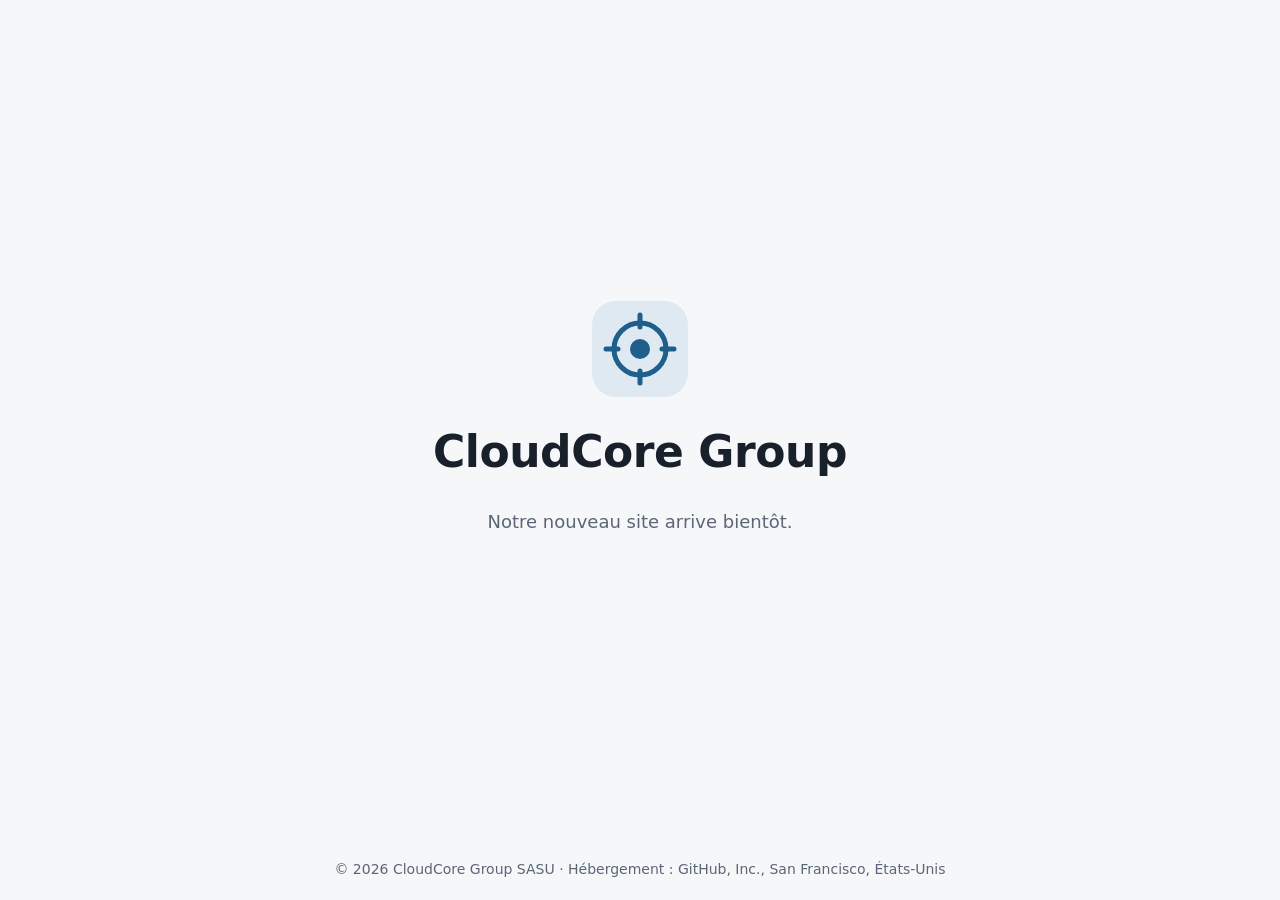
==== index.html @ 75987653 "Page d'attente de CloudCore Group" ====
<!doctype html>
<html lang="fr">
<head>
  <meta charset="utf-8">
  <meta name="viewport" content="width=device-width, initial-scale=1">
  <title>CloudCore Group</title>
  <meta name="description" content="CloudCore Group SASU. Nouveau site bientôt disponible.">
  <style>
    :root {
      --bg: #f6f7f9;
      --text: #18202b;
      --muted: #5b6676;
      --accent: #1f5f8b;
      --soft: #dfe9f2;
    }
    @media (prefers-color-scheme: dark) {
      :root {
        --bg: #11161c;
        --text: #eef2f6;
        --muted: #a1acba;
        --accent: #7db4dd;
        --soft: #1b2a38;
      }
    }
    * { box-sizing: border-box; }
    html, body { height: 100%; }
    body {
      margin: 0;
      background: var(--bg);
      color: var(--text);
      font: 17px/1.6 system-ui, -apple-system, "Segoe UI", Roboto, "Helvetica Neue", Arial, sans-serif;
      display: flex;
      flex-direction: column;
    }
    main {
      flex: 1;
      display: flex;
      flex-direction: column;
      align-items: center;
      justify-content: center;
      text-align: center;
      padding: 48px 20px;
      gap: 20px;
    }
    .mark { width: 96px; height: 96px; }
    h1 { margin: 0; font-size: clamp(30px, 6vw, 44px); letter-spacing: -0.01em; }
    p { margin: 0; color: var(--muted); font-size: 18px; }
    footer { padding: 20px; text-align: center; color: var(--muted); font-size: 14px; }
  </style>
</head>
<body>
  <main>
    <svg class="mark" viewBox="0 0 96 96" role="img" aria-label="Logo CloudCore Group">
      <rect width="96" height="96" rx="24" fill="var(--soft)"/>
      <circle cx="48" cy="48" r="26" fill="none" stroke="var(--accent)" stroke-width="5"/>
      <circle cx="48" cy="48" r="10" fill="var(--accent)"/>
      <path d="M48 14v12M48 70v12M14 48h12M70 48h12" stroke="var(--accent)" stroke-width="5" stroke-linecap="round"/>
    </svg>
    <h1>CloudCore Group</h1>
    <p>Notre nouveau site arrive bientôt.</p>
  </main>
  <footer>© 2026 CloudCore Group SASU · Hébergement : GitHub, Inc., San Francisco, États-Unis</footer>
</body>
</html>
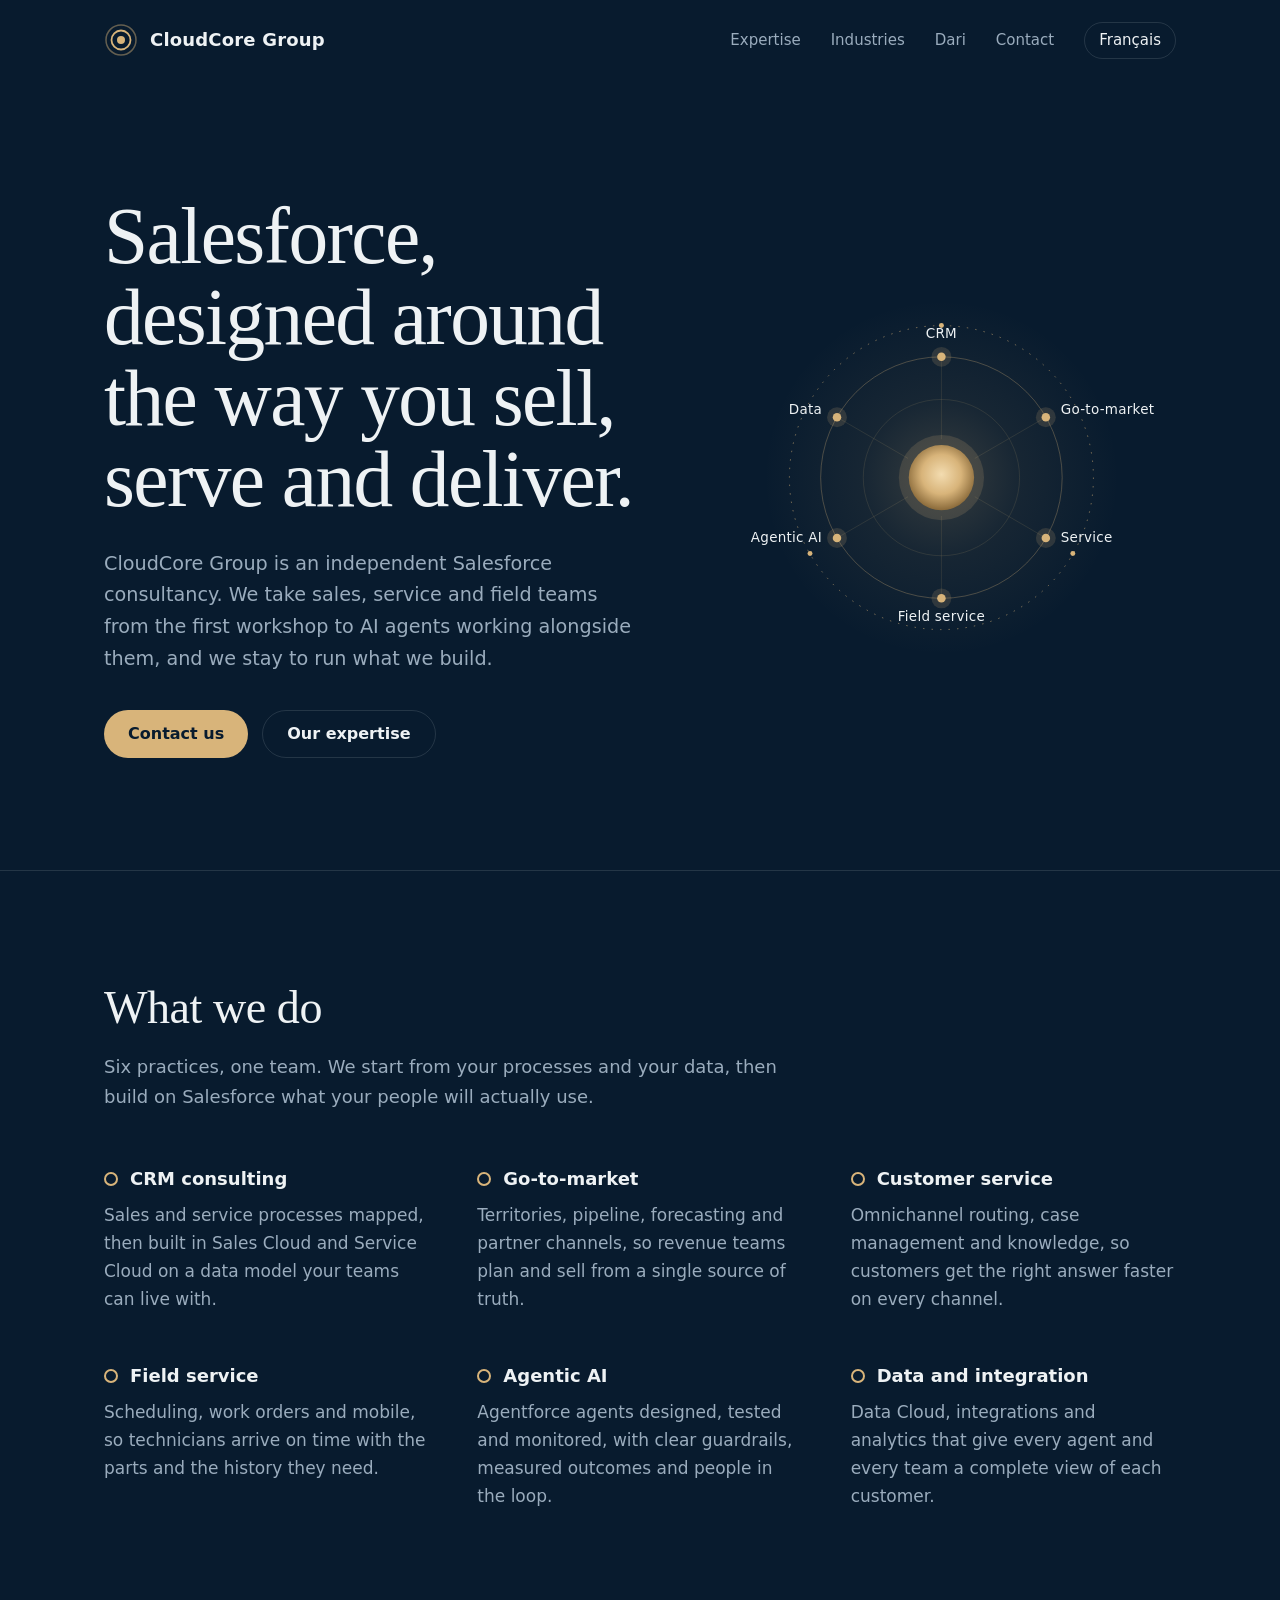
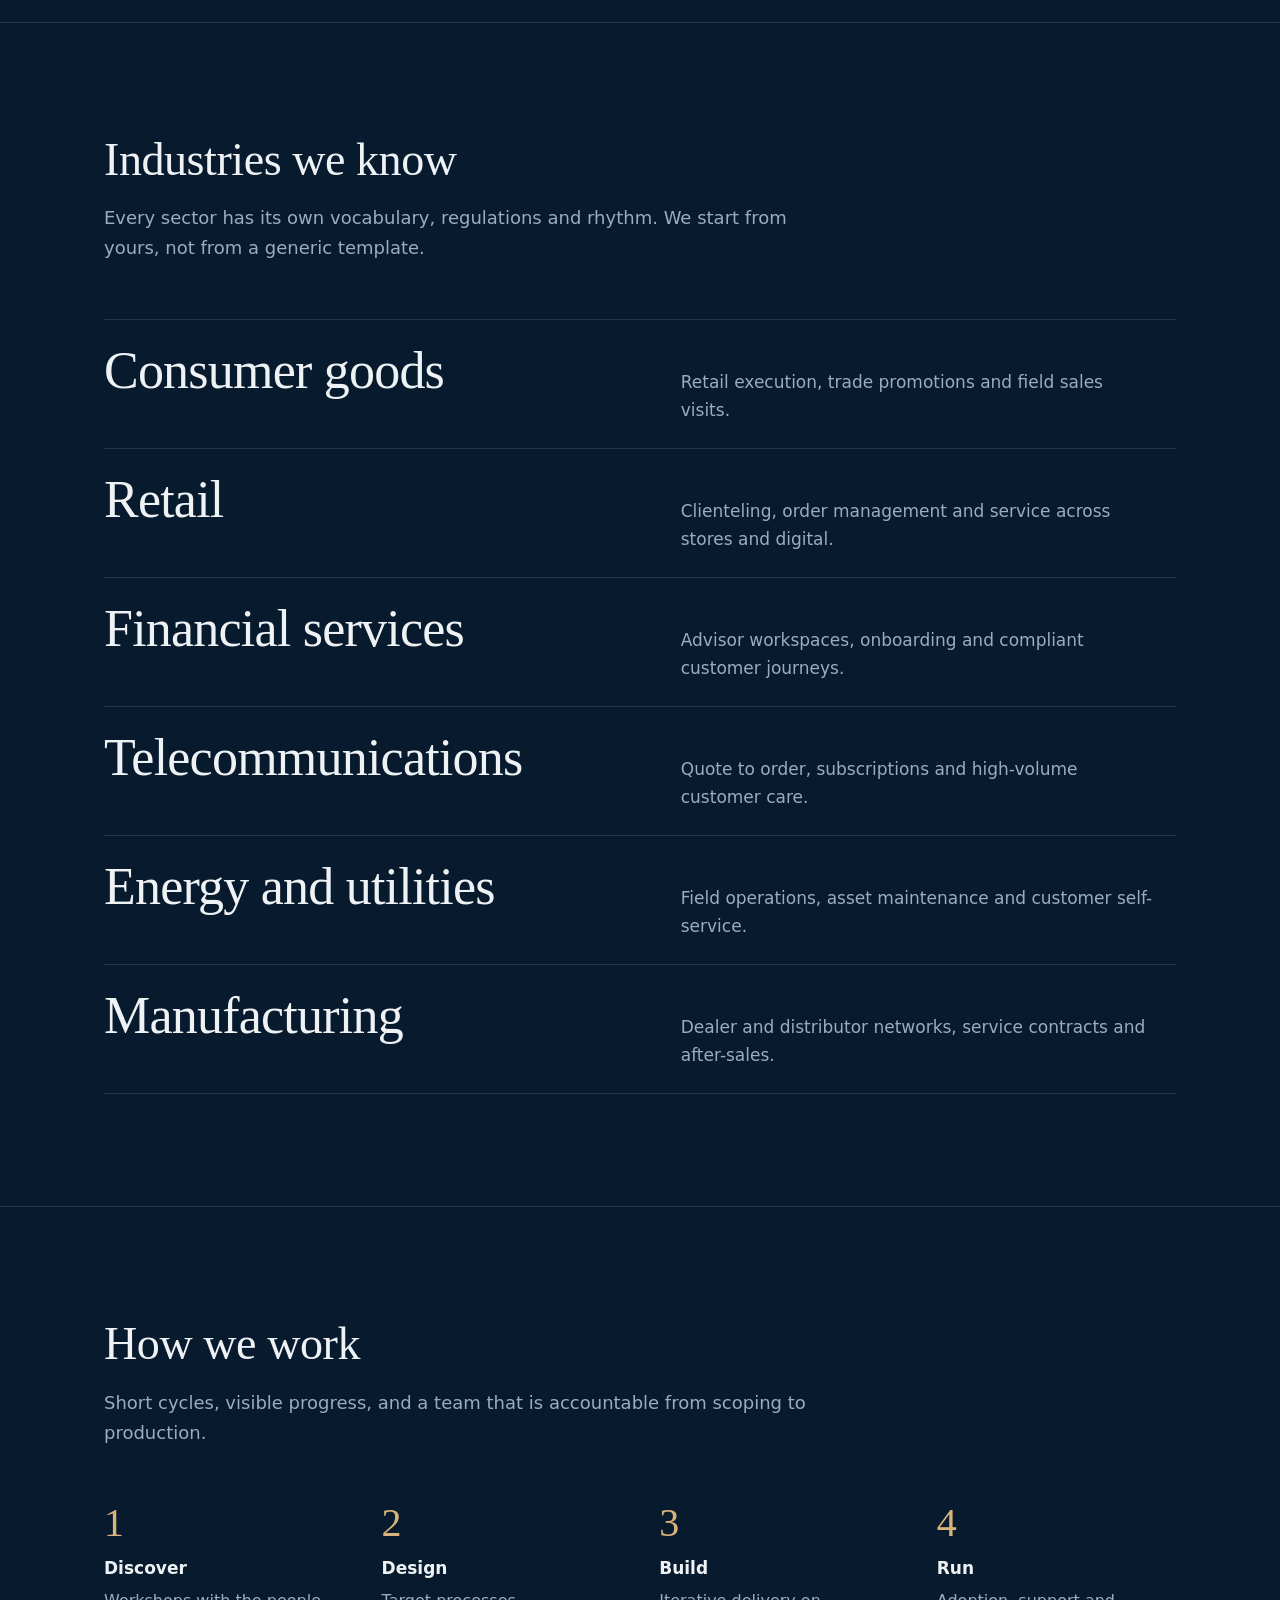
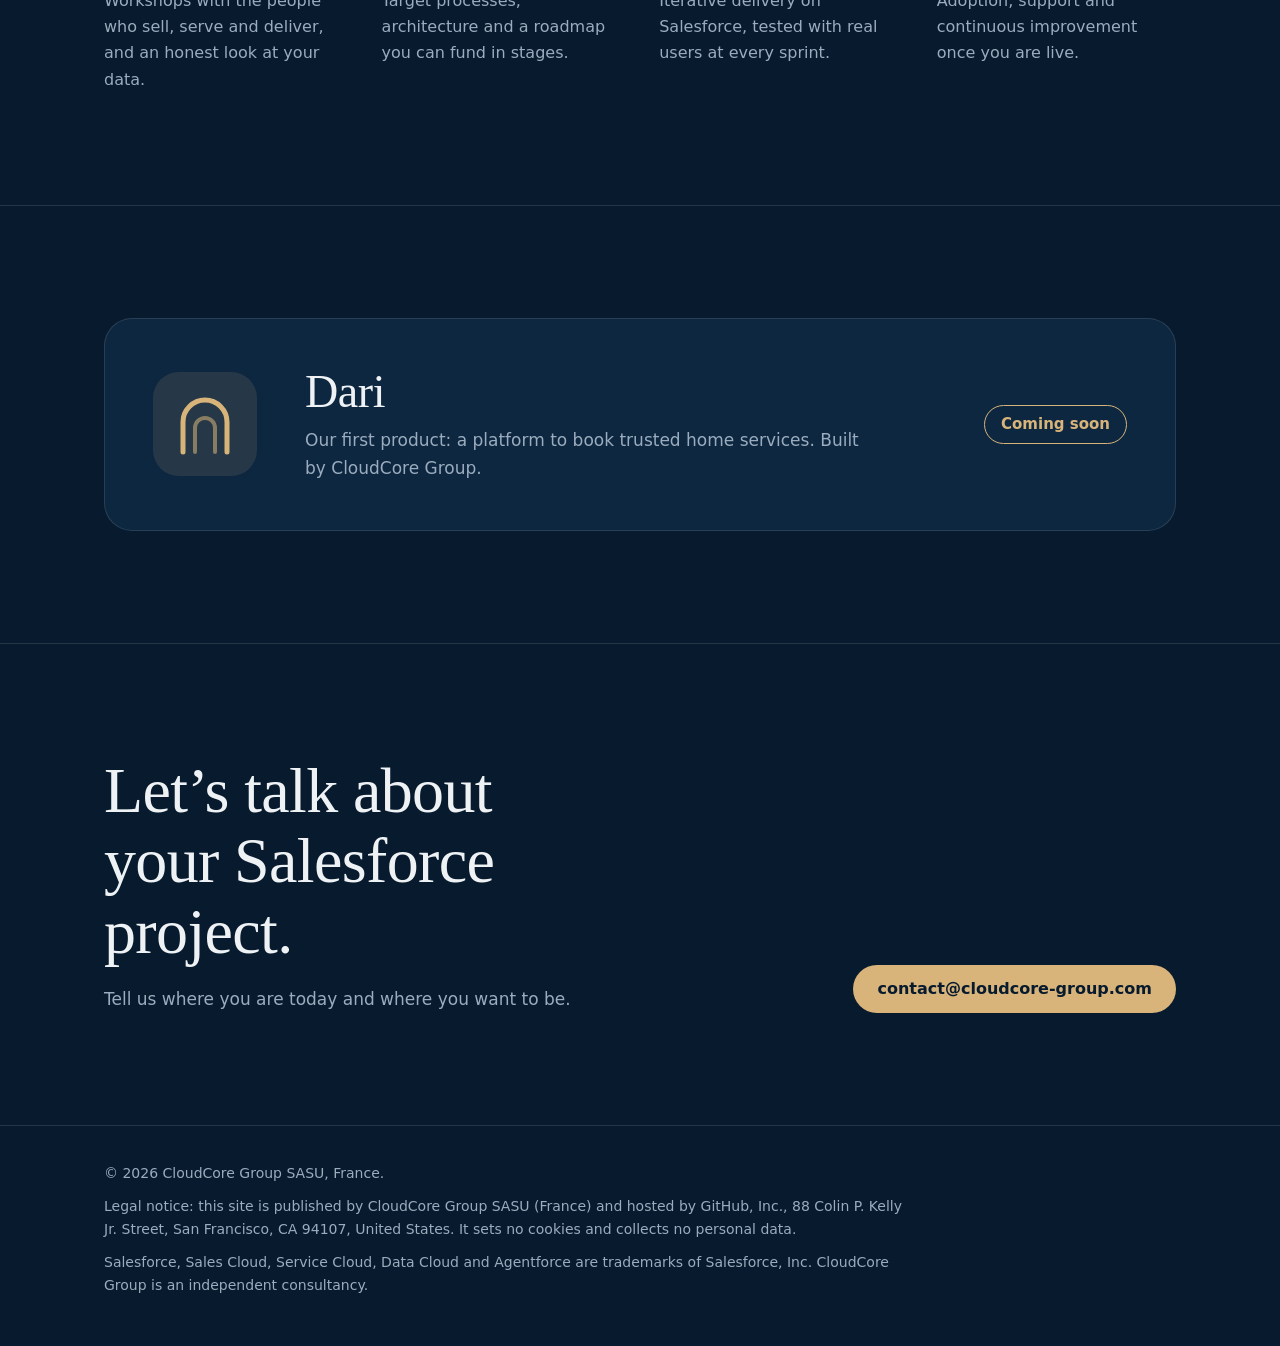
==== commit 74a6752f: "Site de conseil Salesforce, anglais et français" ====
--- a/index.html
+++ b/index.html
@@ -1,64 +1,194 @@
 <!doctype html>
-<html lang="fr">
+<html lang="en">
 <head>
   <meta charset="utf-8">
   <meta name="viewport" content="width=device-width, initial-scale=1">
-  <title>CloudCore Group</title>
-  <meta name="description" content="CloudCore Group SASU. Nouveau site bientôt disponible.">
-  <style>
-    :root {
-      --bg: #f6f7f9;
-      --text: #18202b;
-      --muted: #5b6676;
-      --accent: #1f5f8b;
-      --soft: #dfe9f2;
-    }
-    @media (prefers-color-scheme: dark) {
-      :root {
-        --bg: #11161c;
-        --text: #eef2f6;
-        --muted: #a1acba;
-        --accent: #7db4dd;
-        --soft: #1b2a38;
-      }
-    }
-    * { box-sizing: border-box; }
-    html, body { height: 100%; }
-    body {
-      margin: 0;
-      background: var(--bg);
-      color: var(--text);
-      font: 17px/1.6 system-ui, -apple-system, "Segoe UI", Roboto, "Helvetica Neue", Arial, sans-serif;
-      display: flex;
-      flex-direction: column;
-    }
-    main {
-      flex: 1;
-      display: flex;
-      flex-direction: column;
-      align-items: center;
-      justify-content: center;
-      text-align: center;
-      padding: 48px 20px;
-      gap: 20px;
-    }
-    .mark { width: 96px; height: 96px; }
-    h1 { margin: 0; font-size: clamp(30px, 6vw, 44px); letter-spacing: -0.01em; }
-    p { margin: 0; color: var(--muted); font-size: 18px; }
-    footer { padding: 20px; text-align: center; color: var(--muted); font-size: 14px; }
-  </style>
+  <title>CloudCore Group · Salesforce consultancy</title>
+  <meta name="description" content="CloudCore Group is an independent Salesforce consultancy: CRM, go-to-market, customer service, field service and agentic AI for consumer goods, retail, financial services and telecommunications.">
+  <link rel="alternate" hreflang="en" href="https://cloudcore-group.com/">
+  <link rel="alternate" hreflang="fr" href="https://cloudcore-group.com/fr/">
+  <link rel="alternate" hreflang="x-default" href="https://cloudcore-group.com/">
+  <link rel="canonical" href="https://cloudcore-group.com/">
+  <meta name="theme-color" content="#081b2e">
+  <link rel="icon" href="data:image/svg+xml,%3Csvg xmlns='http://www.w3.org/2000/svg' viewBox='0 0 32 32'%3E%3Crect width='32' height='32' rx='8' fill='%23081b2e'/%3E%3Ccircle cx='16' cy='16' r='9' fill='none' stroke='%23d8b47a' stroke-width='2'/%3E%3Ccircle cx='16' cy='16' r='4' fill='%23d8b47a'/%3E%3C/svg%3E">
+  <link rel="stylesheet" href="/styles.css">
 </head>
 <body>
-  <main>
-    <svg class="mark" viewBox="0 0 96 96" role="img" aria-label="Logo CloudCore Group">
-      <rect width="96" height="96" rx="24" fill="var(--soft)"/>
-      <circle cx="48" cy="48" r="26" fill="none" stroke="var(--accent)" stroke-width="5"/>
-      <circle cx="48" cy="48" r="10" fill="var(--accent)"/>
-      <path d="M48 14v12M48 70v12M14 48h12M70 48h12" stroke="var(--accent)" stroke-width="5" stroke-linecap="round"/>
-    </svg>
-    <h1>CloudCore Group</h1>
-    <p>Notre nouveau site arrive bientôt.</p>
+  <a class="skip" href="#main">Skip to content</a>
+
+  <header class="masthead">
+    <div class="frame">
+      <a class="wordmark" href="/" aria-label="CloudCore Group, home">
+        <svg width="34" height="34" viewBox="0 0 34 34" aria-hidden="true">
+          <circle cx="17" cy="17" r="15" fill="none" stroke="#d8b47a" stroke-opacity="0.45" stroke-width="1.5"/>
+          <circle cx="17" cy="17" r="9.5" fill="none" stroke="#d8b47a" stroke-width="1.8"/>
+          <circle cx="17" cy="17" r="4" fill="#d8b47a"/>
+        </svg>
+        CloudCore Group
+      </a>
+      <nav aria-label="Main">
+        <a href="#expertise">Expertise</a>
+        <a href="#industries">Industries</a>
+        <a href="#dari">Dari</a>
+        <a href="#contact">Contact</a>
+        <a class="lang" href="/fr/" hreflang="fr" lang="fr">Français</a>
+      </nav>
+    </div>
+  </header>
+
+  <main id="main">
+    <section class="opening" aria-labelledby="title">
+      <div class="frame">
+        <div>
+          <h1 id="title">Salesforce, designed around the way you sell, serve and deliver.</h1>
+          <p>CloudCore Group is an independent Salesforce consultancy. We take sales, service and field teams from the first workshop to AI agents working alongside them, and we stay to run what we build.</p>
+          <div class="actions">
+            <a class="button primary" href="mailto:contact@cloudcore-group.com">Contact us</a>
+            <a class="button quiet" href="#expertise">Our expertise</a>
+          </div>
+        </div>
+
+        <svg class="core" viewBox="-90 -10 660 500" role="img" aria-labelledby="core-title">
+          <title id="core-title">Our practices around your customer: CRM, go-to-market, service, field service, agentic AI and data</title>
+          <defs>
+            <radialGradient id="glow" cx="50%" cy="45%" r="55%">
+              <stop offset="0%" stop-color="#f3dcb0"/>
+              <stop offset="55%" stop-color="#d8b47a"/>
+              <stop offset="100%" stop-color="#8a6a3a"/>
+            </radialGradient>
+            <radialGradient id="halo" cx="50%" cy="50%" r="50%">
+              <stop offset="0%" stop-color="#d8b47a" stop-opacity="0.22"/>
+              <stop offset="45%" stop-color="#d8b47a" stop-opacity="0.07"/>
+              <stop offset="100%" stop-color="#d8b47a" stop-opacity="0"/>
+            </radialGradient>
+          </defs>
+          <circle cx="240" cy="240" r="250" fill="url(#halo)"/>
+          <circle class="ring ring-faint" cx="240" cy="240" r="110"/>
+          <circle class="ring ring-mid draw" cx="240" cy="240" r="170"/>
+          <g class="spin">
+            <circle class="ring ring-orbit" cx="240" cy="240" r="214"/>
+            <circle class="node" cx="240" cy="26" r="3.5"/>
+            <circle class="node" cx="425" cy="347" r="3.5"/>
+            <circle class="node" cx="55" cy="347" r="3.5"/>
+          </g>
+          <g class="ring ring-faint draw late">
+            <path d="M240 186V70M287 213l100-58M287 267l100 58M240 294v116M193 267l-100 58M193 213l-100-58"/>
+          </g>
+          <circle cx="240" cy="240" r="60" class="node-halo"/>
+          <circle cx="240" cy="240" r="46" fill="url(#glow)"/>
+          <g class="reveal">
+            <circle class="node-halo" cx="240" cy="70" r="14"/><circle class="node" cx="240" cy="70" r="6"/>
+            <circle class="node-halo" cx="387" cy="155" r="14"/><circle class="node" cx="387" cy="155" r="6"/>
+            <circle class="node-halo" cx="387" cy="325" r="14"/><circle class="node" cx="387" cy="325" r="6"/>
+            <circle class="node-halo" cx="240" cy="410" r="14"/><circle class="node" cx="240" cy="410" r="6"/>
+            <circle class="node-halo" cx="93" cy="325" r="14"/><circle class="node" cx="93" cy="325" r="6"/>
+            <circle class="node-halo" cx="93" cy="155" r="14"/><circle class="node" cx="93" cy="155" r="6"/>
+            <text x="240" y="44" text-anchor="middle">CRM</text>
+            <text x="408" y="150" text-anchor="start">Go-to-market</text>
+            <text x="408" y="330" text-anchor="start">Service</text>
+            <text x="240" y="442" text-anchor="middle">Field service</text>
+            <text x="72" y="330" text-anchor="end">Agentic AI</text>
+            <text x="72" y="150" text-anchor="end">Data</text>
+          </g>
+        </svg>
+      </div>
+    </section>
+
+    <section class="band" id="expertise" aria-labelledby="expertise-title">
+      <div class="frame">
+        <h2 id="expertise-title">What we do</h2>
+        <p class="lede">Six practices, one team. We start from your processes and your data, then build on Salesforce what your people will actually use.</p>
+        <ul class="practices">
+          <li>
+            <h3>CRM consulting</h3>
+            <p>Sales and service processes mapped, then built in Sales Cloud and Service Cloud on a data model your teams can live with.</p>
+          </li>
+          <li>
+            <h3>Go-to-market</h3>
+            <p>Territories, pipeline, forecasting and partner channels, so revenue teams plan and sell from a single source of truth.</p>
+          </li>
+          <li>
+            <h3>Customer service</h3>
+            <p>Omnichannel routing, case management and knowledge, so customers get the right answer faster on every channel.</p>
+          </li>
+          <li>
+            <h3>Field service</h3>
+            <p>Scheduling, work orders and mobile, so technicians arrive on time with the parts and the history they need.</p>
+          </li>
+          <li>
+            <h3>Agentic AI</h3>
+            <p>Agentforce agents designed, tested and monitored, with clear guardrails, measured outcomes and people in the loop.</p>
+          </li>
+          <li>
+            <h3>Data and integration</h3>
+            <p>Data Cloud, integrations and analytics that give every agent and every team a complete view of each customer.</p>
+          </li>
+        </ul>
+      </div>
+    </section>
+
+    <section class="band" id="industries" aria-labelledby="industries-title">
+      <div class="frame">
+        <h2 id="industries-title">Industries we know</h2>
+        <p class="lede">Every sector has its own vocabulary, regulations and rhythm. We start from yours, not from a generic template.</p>
+        <ul class="industries">
+          <li><strong>Consumer goods</strong><span>Retail execution, trade promotions and field sales visits.</span></li>
+          <li><strong>Retail</strong><span>Clienteling, order management and service across stores and digital.</span></li>
+          <li><strong>Financial services</strong><span>Advisor workspaces, onboarding and compliant customer journeys.</span></li>
+          <li><strong>Telecommunications</strong><span>Quote to order, subscriptions and high-volume customer care.</span></li>
+          <li><strong>Energy and utilities</strong><span>Field operations, asset maintenance and customer self-service.</span></li>
+          <li><strong>Manufacturing</strong><span>Dealer and distributor networks, service contracts and after-sales.</span></li>
+        </ul>
+      </div>
+    </section>
+
+    <section class="band" id="approach" aria-labelledby="approach-title">
+      <div class="frame">
+        <h2 id="approach-title">How we work</h2>
+        <p class="lede">Short cycles, visible progress, and a team that is accountable from scoping to production.</p>
+        <ol class="steps">
+          <li><h3>Discover</h3><p>Workshops with the people who sell, serve and deliver, and an honest look at your data.</p></li>
+          <li><h3>Design</h3><p>Target processes, architecture and a roadmap you can fund in stages.</p></li>
+          <li><h3>Build</h3><p>Iterative delivery on Salesforce, tested with real users at every sprint.</p></li>
+          <li><h3>Run</h3><p>Adoption, support and continuous improvement once you are live.</p></li>
+        </ol>
+      </div>
+    </section>
+
+    <section class="band" id="dari" aria-labelledby="dari-title">
+      <div class="frame">
+        <div class="product">
+          <svg viewBox="0 0 104 104" aria-hidden="true">
+            <rect width="104" height="104" rx="26" fill="rgba(216,180,122,0.12)"/>
+            <path d="M30 80V50a22 22 0 0 1 44 0v30" fill="none" stroke="#d8b47a" stroke-width="5" stroke-linecap="round"/>
+            <path d="M42 80V56a10 10 0 0 1 20 0v24" fill="none" stroke="#d8b47a" stroke-opacity="0.55" stroke-width="4" stroke-linecap="round"/>
+          </svg>
+          <div>
+            <h2 id="dari-title">Dari</h2>
+            <p>Our first product: a platform to book trusted home services. Built by CloudCore Group.</p>
+          </div>
+          <span class="status">Coming soon</span>
+        </div>
+      </div>
+    </section>
+
+    <section class="band contact" id="contact" aria-labelledby="contact-title">
+      <div class="frame">
+        <div>
+          <h2 id="contact-title">Let’s talk about your Salesforce project.</h2>
+          <p>Tell us where you are today and where you want to be.</p>
+        </div>
+        <a class="button primary" href="mailto:contact@cloudcore-group.com">contact@cloudcore-group.com</a>
+      </div>
+    </section>
   </main>
-  <footer>© 2026 CloudCore Group SASU · Hébergement : GitHub, Inc., San Francisco, États-Unis</footer>
+
+  <footer class="colophon">
+    <div class="frame">
+      <p>© 2026 CloudCore Group SASU, France.</p>
+      <p>Legal notice: this site is published by CloudCore Group SASU (France) and hosted by GitHub, Inc., 88 Colin P. Kelly Jr. Street, San Francisco, CA 94107, United States. It sets no cookies and collects no personal data.</p>
+      <p>Salesforce, Sales Cloud, Service Cloud, Data Cloud and Agentforce are trademarks of Salesforce, Inc. CloudCore Group is an independent consultancy.</p>
+    </div>
+  </footer>
 </body>
 </html>
--- a/styles.css
+++ b/styles.css
@@ -0,0 +1,320 @@
+/* CloudCore Group — site vitrine. Aucune police tierce, aucun script. */
+:root {
+  --ink: #081b2e;
+  --ink-raised: #0d2740;
+  --porcelain: #eef2f4;
+  --mist: #9aacbd;
+  --champagne: #d8b47a;
+  --champagne-soft: rgba(216, 180, 122, 0.16);
+  --rule: rgba(238, 242, 244, 0.12);
+  --serif: ui-serif, "New York", "Iowan Old Style", "Palatino Linotype", Palatino, Georgia, serif;
+  --sans: system-ui, -apple-system, "Segoe UI", Roboto, "Helvetica Neue", Arial, sans-serif;
+  --measure: 62ch;
+  --gutter: clamp(20px, 5vw, 64px);
+}
+
+* { box-sizing: border-box; }
+
+html { scroll-behavior: smooth; }
+@media (prefers-reduced-motion: reduce) {
+  html { scroll-behavior: auto; }
+}
+
+body {
+  margin: 0;
+  background: var(--ink);
+  color: var(--porcelain);
+  font: 400 1.0625rem/1.65 var(--sans);
+  -webkit-font-smoothing: antialiased;
+  text-rendering: optimizeLegibility;
+}
+
+a { color: inherit; }
+a:focus-visible,
+.button:focus-visible {
+  outline: 2px solid var(--champagne);
+  outline-offset: 4px;
+  border-radius: 4px;
+}
+
+.skip {
+  position: absolute;
+  inset-inline-start: -9999px;
+}
+.skip:focus {
+  inset-inline-start: var(--gutter);
+  inset-block-start: 12px;
+  background: var(--champagne);
+  color: var(--ink);
+  padding: 8px 14px;
+  border-radius: 6px;
+  z-index: 10;
+}
+
+.frame {
+  max-width: 1200px;
+  margin-inline: auto;
+  padding-inline: var(--gutter);
+}
+
+/* En-tête */
+.masthead .frame {
+  display: flex;
+  align-items: center;
+  justify-content: space-between;
+  gap: 24px;
+  padding-block: 22px;
+  flex-wrap: wrap;
+}
+.wordmark {
+  display: inline-flex;
+  align-items: center;
+  gap: 12px;
+  font: 600 1.125rem/1 var(--sans);
+  letter-spacing: 0.01em;
+  text-decoration: none;
+}
+.wordmark svg { flex: none; }
+.masthead nav {
+  display: flex;
+  align-items: center;
+  gap: clamp(14px, 2.4vw, 30px);
+  font-size: 0.9375rem;
+  flex-wrap: wrap;
+}
+.masthead nav a {
+  color: var(--mist);
+  text-decoration: none;
+  padding-block: 4px;
+}
+.masthead nav a:hover { color: var(--porcelain); }
+.masthead nav .lang {
+  color: var(--porcelain);
+  border: 1px solid var(--rule);
+  border-radius: 999px;
+  padding: 5px 14px;
+}
+
+/* Ouverture */
+.opening {
+  position: relative;
+  overflow: hidden;
+}
+.opening .frame {
+  position: relative;
+  display: grid;
+  grid-template-columns: minmax(0, 1.15fr) minmax(0, 1fr);
+  align-items: center;
+  gap: clamp(24px, 5vw, 72px);
+  padding-block: clamp(48px, 9vw, 120px) clamp(56px, 9vw, 112px);
+}
+.opening h1 {
+  font: 400 clamp(2.6rem, 6.2vw, 5.25rem)/1.02 var(--serif);
+  letter-spacing: -0.02em;
+  margin: 0 0 28px;
+  max-width: 15ch;
+}
+.opening p {
+  color: var(--mist);
+  font-size: clamp(1.0625rem, 1.5vw, 1.25rem);
+  max-width: 46ch;
+  margin: 0 0 36px;
+}
+.actions { display: flex; flex-wrap: wrap; gap: 14px; }
+.button {
+  display: inline-flex;
+  align-items: center;
+  min-height: 48px;
+  padding: 0 24px;
+  border-radius: 999px;
+  font-weight: 600;
+  font-size: 1rem;
+  text-decoration: none;
+  transition: background-color 160ms ease, color 160ms ease;
+}
+.button.primary { background: var(--champagne); color: var(--ink); }
+.button.primary:hover { background: #e6c793; }
+.button.quiet { border: 1px solid var(--rule); color: var(--porcelain); }
+.button.quiet:hover { border-color: var(--champagne); }
+
+/* Le noyau : l'élément mémorable de la page */
+.core { width: 100%; height: auto; overflow: visible; }
+.core .ring { fill: none; stroke: var(--champagne); }
+.core .ring-faint { stroke-opacity: 0.18; stroke-width: 1; }
+.core .ring-mid { stroke-opacity: 0.35; stroke-width: 1.2; }
+.core .ring-orbit { stroke-opacity: 0.55; stroke-width: 1.4; stroke-dasharray: 2 10; }
+.core .node { fill: var(--champagne); }
+.core .node-halo { fill: var(--champagne-soft); }
+.core text {
+  fill: var(--porcelain);
+  font: 500 19px/1 var(--sans);
+  letter-spacing: 0.02em;
+}
+.core .spin {
+  transform-origin: 240px 240px;
+  animation: orbit 90s linear infinite;
+}
+.core .draw {
+  stroke-dasharray: 1400;
+  stroke-dashoffset: 1400;
+  animation: draw 1800ms cubic-bezier(0.22, 0.61, 0.36, 1) forwards;
+}
+.core .draw.late { animation-delay: 250ms; }
+.core .reveal {
+  opacity: 0;
+  animation: reveal 900ms ease-out 900ms forwards;
+}
+@keyframes orbit { to { transform: rotate(360deg); } }
+@keyframes draw { to { stroke-dashoffset: 0; } }
+@keyframes reveal { to { opacity: 1; } }
+@media (prefers-reduced-motion: reduce) {
+  .core .spin { animation: none; }
+  .core .draw { animation: none; stroke-dashoffset: 0; }
+  .core .reveal { animation: none; opacity: 1; }
+}
+
+/* Sections */
+.band {
+  border-block-start: 1px solid var(--rule);
+  padding-block: clamp(64px, 9vw, 112px);
+}
+.band h2 {
+  font: 400 clamp(2rem, 3.6vw, 3rem)/1.1 var(--serif);
+  letter-spacing: -0.01em;
+  margin: 0 0 18px;
+  max-width: 22ch;
+}
+.lede {
+  color: var(--mist);
+  max-width: var(--measure);
+  margin: 0 0 clamp(36px, 5vw, 56px);
+  font-size: 1.125rem;
+}
+
+/* Expertises : une grille de colonnes, pas de cartes */
+.practices {
+  display: grid;
+  grid-template-columns: repeat(3, minmax(0, 1fr));
+  gap: clamp(32px, 4vw, 56px) clamp(24px, 4vw, 48px);
+  margin: 0;
+  padding: 0;
+  list-style: none;
+}
+.practices li { max-width: 34ch; }
+.practices h3 {
+  display: flex;
+  align-items: center;
+  gap: 12px;
+  font: 600 1.125rem/1.3 var(--sans);
+  margin: 0 0 10px;
+}
+.practices h3::before {
+  content: "";
+  flex: none;
+  width: 10px;
+  height: 10px;
+  border-radius: 50%;
+  border: 2px solid var(--champagne);
+}
+.practices p { color: var(--mist); margin: 0; }
+
+/* Industries : la typographie fait l'image */
+.industries {
+  margin: 0;
+  padding: 0;
+  list-style: none;
+}
+.industries li {
+  display: grid;
+  grid-template-columns: minmax(0, 1.1fr) minmax(0, 1fr);
+  align-items: baseline;
+  gap: 8px 32px;
+  padding-block: clamp(16px, 2.2vw, 24px);
+  border-block-end: 1px solid var(--rule);
+}
+.industries li:first-child { border-block-start: 1px solid var(--rule); }
+.industries strong {
+  font: 400 clamp(1.75rem, 4.2vw, 3.25rem)/1.05 var(--serif);
+  letter-spacing: -0.015em;
+}
+.industries span { color: var(--mist); max-width: 44ch; }
+
+/* Méthode : une vraie séquence, donc numérotée */
+.steps {
+  display: grid;
+  grid-template-columns: repeat(4, minmax(0, 1fr));
+  gap: clamp(24px, 3vw, 40px);
+  margin: 0;
+  padding: 0;
+  list-style: none;
+  counter-reset: step;
+}
+.steps li { counter-increment: step; }
+.steps li::before {
+  content: counter(step);
+  display: block;
+  font: 400 2.5rem/1 var(--serif);
+  color: var(--champagne);
+  margin-block-end: 14px;
+}
+.steps h3 { font: 600 1.0625rem/1.3 var(--sans); margin: 0 0 8px; }
+.steps p { color: var(--mist); margin: 0; font-size: 1rem; }
+
+/* Dari */
+.product {
+  display: grid;
+  grid-template-columns: auto minmax(0, 1fr) auto;
+  align-items: center;
+  gap: clamp(20px, 4vw, 48px);
+  background: var(--ink-raised);
+  border: 1px solid var(--rule);
+  border-radius: 28px;
+  padding: clamp(28px, 4vw, 48px);
+}
+.product svg { width: clamp(72px, 9vw, 104px); height: auto; }
+.product h2 { margin-block-end: 8px; }
+.product p { color: var(--mist); margin: 0; max-width: 52ch; }
+.status {
+  justify-self: end;
+  white-space: nowrap;
+  border: 1px solid var(--champagne);
+  color: var(--champagne);
+  border-radius: 999px;
+  padding: 6px 16px;
+  font-weight: 600;
+  font-size: 0.9375rem;
+}
+
+/* Contact */
+.contact .frame {
+  display: grid;
+  grid-template-columns: minmax(0, 1fr) auto;
+  align-items: end;
+  gap: 32px;
+}
+.contact h2 { font-size: clamp(2.25rem, 5vw, 4rem); max-width: 16ch; }
+.contact p { color: var(--mist); margin: 0; max-width: 48ch; }
+
+/* Pied de page */
+.colophon {
+  border-block-start: 1px solid var(--rule);
+  padding-block: 36px 48px;
+  color: var(--mist);
+  font-size: 0.875rem;
+}
+.colophon .frame { display: grid; gap: 10px; }
+.colophon p { margin: 0; max-width: 90ch; }
+
+@media (max-width: 960px) {
+  .practices { grid-template-columns: repeat(2, minmax(0, 1fr)); }
+  .steps { grid-template-columns: repeat(2, minmax(0, 1fr)); }
+}
+@media (max-width: 760px) {
+  .opening .frame { grid-template-columns: 1fr; }
+  .core { max-width: 420px; justify-self: center; }
+  .practices, .steps { grid-template-columns: 1fr; }
+  .industries li { grid-template-columns: 1fr; }
+  .product { grid-template-columns: 1fr; }
+  .status { justify-self: start; }
+  .contact .frame { grid-template-columns: 1fr; align-items: start; }
+}
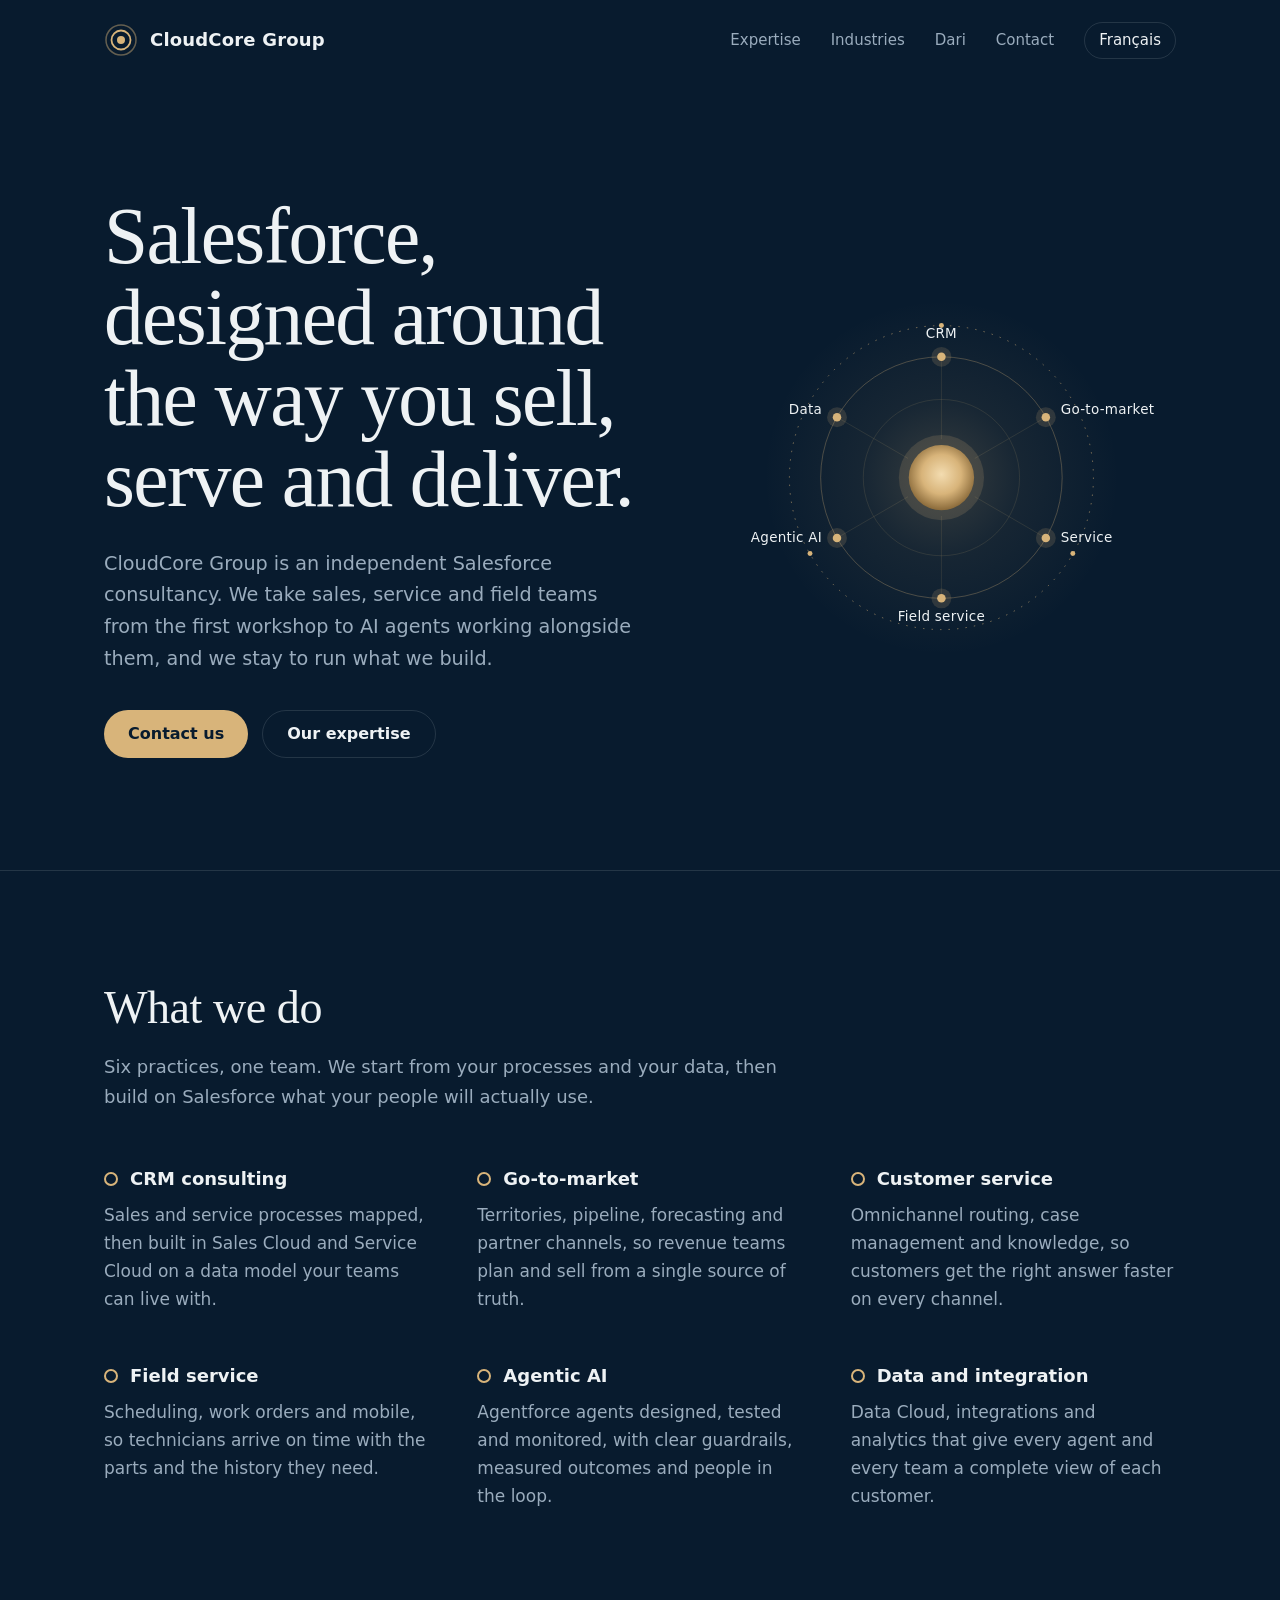
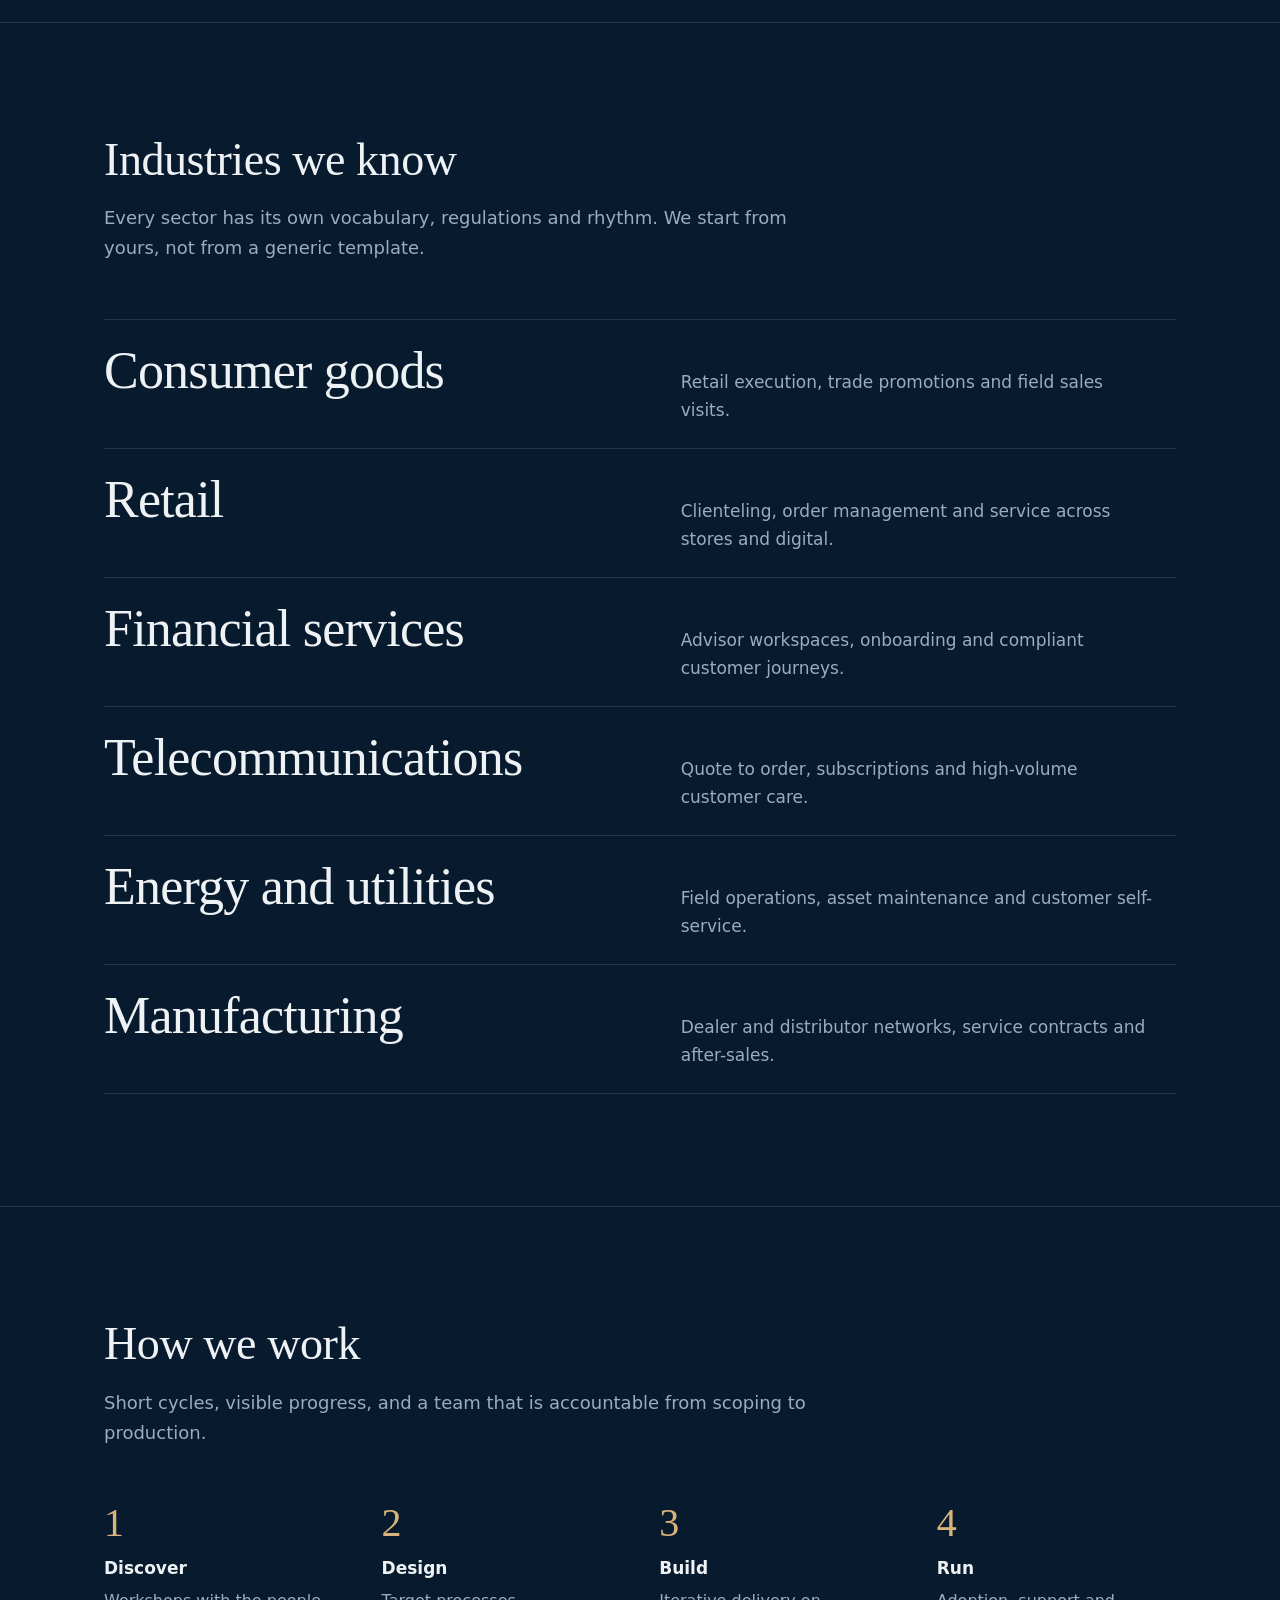
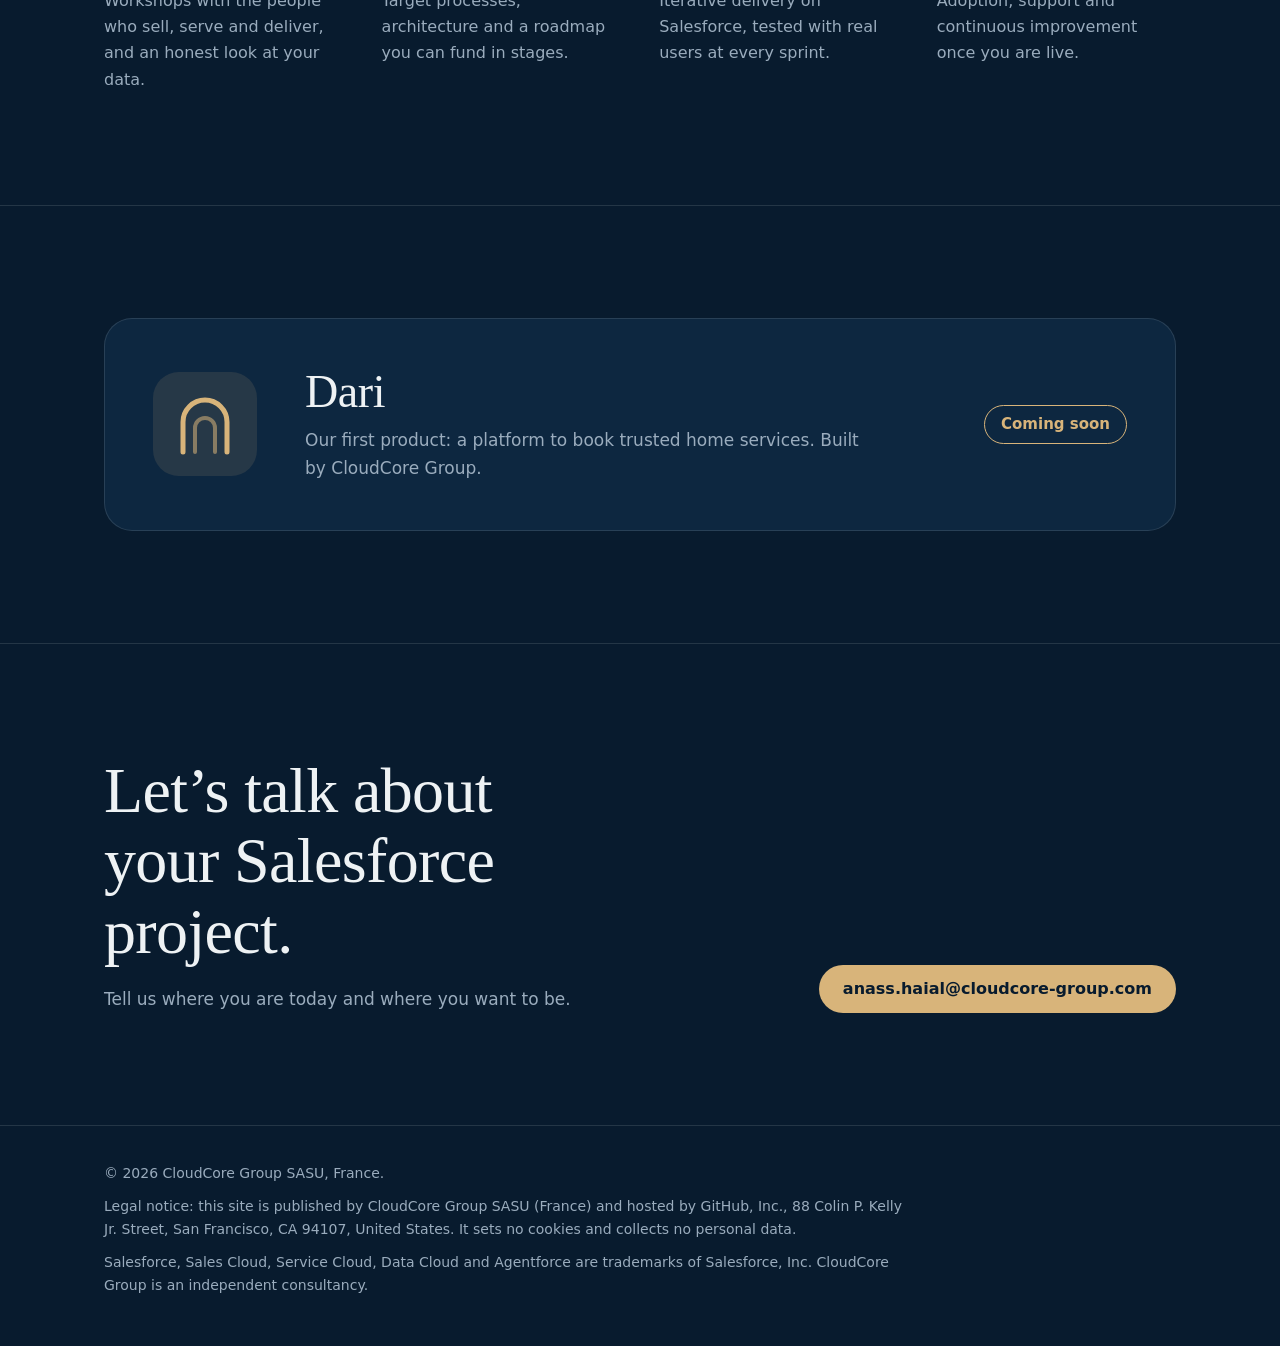
==== commit 0ed85b02: "Adresse de contact" ====
--- a/index.html
+++ b/index.html
@@ -43,7 +43,7 @@
           <h1 id="title">Salesforce, designed around the way you sell, serve and deliver.</h1>
           <p>CloudCore Group is an independent Salesforce consultancy. We take sales, service and field teams from the first workshop to AI agents working alongside them, and we stay to run what we build.</p>
           <div class="actions">
-            <a class="button primary" href="mailto:contact@cloudcore-group.com">Contact us</a>
+            <a class="button primary" href="mailto:anass.haial@cloudcore-group.com">Contact us</a>
             <a class="button quiet" href="#expertise">Our expertise</a>
           </div>
         </div>
@@ -178,7 +178,7 @@
           <h2 id="contact-title">Let’s talk about your Salesforce project.</h2>
           <p>Tell us where you are today and where you want to be.</p>
         </div>
-        <a class="button primary" href="mailto:contact@cloudcore-group.com">contact@cloudcore-group.com</a>
+        <a class="button primary" href="mailto:anass.haial@cloudcore-group.com">anass.haial@cloudcore-group.com</a>
       </div>
     </section>
   </main>
